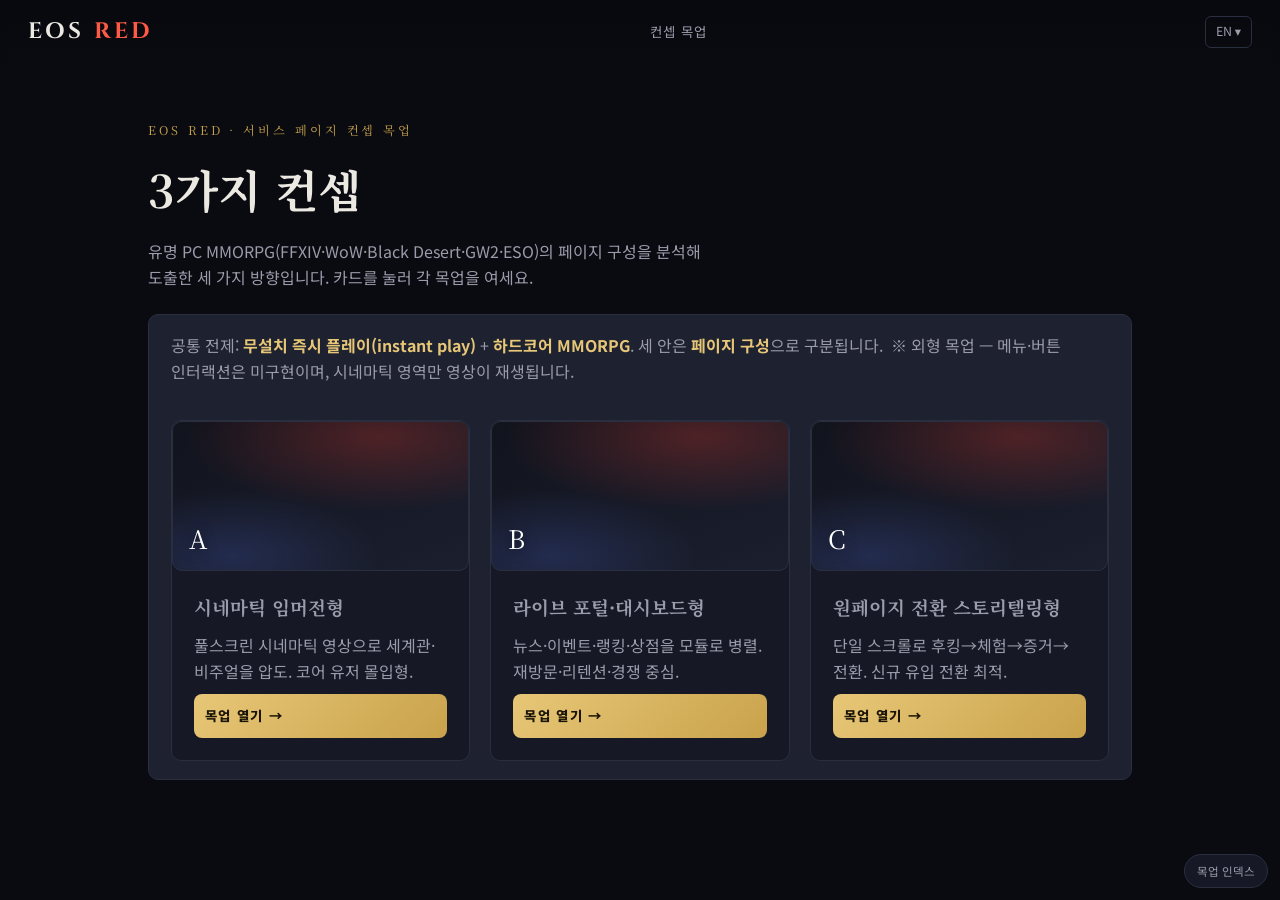
==== index.html @ 9f04b6b9 "EOS RED 서비스 페이지 컨셉 목업 (A/B/C · instant play + 하드코어 MMORPG)" ====
<!doctype html>
<html lang="ko">
<head>
<meta charset="utf-8">
<meta name="viewport" content="width=device-width,initial-scale=1">
<title>EOS RED — 서비스 페이지 컨셉 목업</title>
<link rel="preconnect" href="https://fonts.googleapis.com">
<link rel="preconnect" href="https://fonts.gstatic.com" crossorigin>
<link href="https://fonts.googleapis.com/css2?family=Cinzel:wght@500;700&family=Noto+Sans+KR:wght@400;500;700&display=swap" rel="stylesheet">
<link rel="stylesheet" href="css/style.css">
<style>
.hub{max-width:1040px;margin:0 auto;padding:120px 28px 80px}
.hub h1{font-family:var(--font-head);font-size:2.8rem;margin:6px 0 14px}
.cards{display:grid;grid-template-columns:repeat(3,1fr);gap:20px;margin-top:36px}
.ccard{background:var(--panel);border:1px solid var(--line);border-radius:var(--radius);overflow:hidden;display:flex;flex-direction:column}
.ccard .top{height:150px;position:relative}
.ccard .top .lab{position:absolute;left:16px;bottom:12px;font-family:var(--font-head);font-size:1.6rem;color:#fff;text-shadow:0 2px 12px rgba(0,0,0,.6)}
.ccard .b{padding:22px;flex:1;display:flex;flex-direction:column;gap:10px}
.ccard h3{font-family:var(--font-head);font-size:1.16rem}
.ccard .open{margin-top:auto;text-align:center;padding:11px;cursor:pointer}
.premise{background:var(--panel2);border:1px solid var(--line);border-radius:var(--radius);padding:18px 22px;margin-top:24px;color:var(--muted)}
.premise b{color:var(--gold-2)}
@media(max-width:860px){.cards{grid-template-columns:1fr}}
</style>
</head>
<body>
<header class="site-header">
  <div class="brand">EOS <b>RED</b></div>
  <nav class="nav"><a>컨셉 목업</a></nav>
  <div class="header-right"><span class="lang">EN ▾</span></div>
</header>

<div class="hub">
  <div class="eyebrow">EOS RED · 서비스 페이지 컨셉 목업</div>
  <h1>3가지 컨셉</h1>
  <p class="lead">유명 PC MMORPG(FFXIV·WoW·Black Desert·GW2·ESO)의 페이지 구성을 분석해 도출한 세 가지 방향입니다. 카드를 눌러 각 목업을 여세요.</p>
  <div class="premise">공통 전제: <b>무설치 즉시 플레이(instant play)</b> + <b>하드코어 MMORPG</b>. 세 안은 <b>페이지 구성</b>으로 구분됩니다. &nbsp;※ 외형 목업 — 메뉴·버튼 인터랙션은 미구현이며, 시네마틱 영역만 영상이 재생됩니다.</p>

  <div class="cards">
    <a class="ccard" href="concept-a-cinematic.html">
      <div class="top kv"><span class="lab">A</span></div>
      <div class="b"><h3>시네마틱 임머전형</h3><p class="lead">풀스크린 시네마틱 영상으로 세계관·비주얼을 압도. 코어 유저 몰입형.</p><div class="btn btn-gold open">목업 열기 →</div></div>
    </a>
    <a class="ccard" href="concept-b-portal.html">
      <div class="top kv"><span class="lab">B</span></div>
      <div class="b"><h3>라이브 포털·대시보드형</h3><p class="lead">뉴스·이벤트·랭킹·상점을 모듈로 병렬. 재방문·리텐션·경쟁 중심.</p><div class="btn btn-gold open">목업 열기 →</div></div>
    </a>
    <a class="ccard" href="concept-c-onepage.html">
      <div class="top kv"><span class="lab">C</span></div>
      <div class="b"><h3>원페이지 전환 스토리텔링형</h3><p class="lead">단일 스크롤로 후킹→체험→증거→전환. 신규 유입 전환 최적.</p><div class="btn btn-gold open">목업 열기 →</div></div>
    </a>
  </div>
</div>

<div class="mock-flag">목업 인덱스</div>
</body>
</html>
---- css/style.css ----
/* EOS_Red 서비스 페이지 목업 — 공통 디자인 시스템
   대상: 한·대만 제외 글로벌(1차 아시아) / 다크 하드코어 판타지 MMORPG
   ※ 정적 목업: 메뉴·버튼은 외형만(페이지 이동·확대 등 인터랙션 미구현) */
@import url('https://fonts.googleapis.com/css2?family=Noto+Serif+KR:wght@500;700;900&display=swap');

:root{
  --bg:#0a0b10; --bg2:#10121a; --panel:#161925; --panel2:#1d2130;
  --line:#2a2f40;
  --gold:#c9a24b; --gold-2:#e7c777;
  --red:#d23b2c; --red-2:#ff5a45;
  --text:#ece9e2; --muted:#9a9bab; --dim:#6c6e7e;
  --maxw:1200px; --hero-h:90vh; --radius:10px;
  --shadow:0 10px 30px rgba(0,0,0,.45);
  --font-head:'Noto Serif KR',serif;
  --font-logo:'Cinzel',serif;
  --font-body:'Noto Sans KR','Noto Sans',system-ui,sans-serif;
}
*{box-sizing:border-box;margin:0;padding:0}
html{scroll-behavior:smooth}
body{background:var(--bg);color:var(--text);font-family:var(--font-body);line-height:1.6;-webkit-font-smoothing:antialiased;word-break:keep-all;overflow-wrap:break-word}
img{max-width:100%;display:block}
a{color:inherit;text-decoration:none}
/* 목업: 클릭 비활성(외형 전용) */
.nav a,.btn,.lang{cursor:default;user-select:none}

/* ===== 헤더 ===== */
.site-header{position:fixed;top:0;left:0;right:0;z-index:50;display:flex;align-items:center;justify-content:space-between;
  padding:14px 28px;background:linear-gradient(180deg,rgba(8,9,14,.94),rgba(8,9,14,0));backdrop-filter:blur(4px)}
.brand{font-family:var(--font-logo);font-weight:700;font-size:1.4rem;letter-spacing:.14em;white-space:nowrap}
.brand b{color:var(--red-2)}
.nav{display:flex;gap:26px;font-size:.84rem;letter-spacing:.08em;text-transform:uppercase;color:var(--muted)}
.nav a:hover{color:var(--text)}
.header-right{display:flex;align-items:center;gap:14px}
.lang{font-size:.78rem;color:var(--muted);border:1px solid var(--line);padding:5px 10px;border-radius:6px}
.btn{display:inline-flex;align-items:center;gap:8px;font-family:var(--font-body);font-weight:800;letter-spacing:.1em;
  text-transform:uppercase;padding:11px 26px;border-radius:8px;border:0;font-size:.84rem}
.btn-play{background:linear-gradient(135deg,var(--red),#a52218);color:#fff;box-shadow:0 6px 18px rgba(210,59,44,.4)}
.btn-ghost{background:transparent;border:1px solid var(--gold);color:var(--gold-2)}
.btn-gold{background:linear-gradient(135deg,var(--gold-2),var(--gold));color:#1a1406}
.btn-lg{padding:16px 40px;font-size:1rem}

/* ===== 공통 섹션 ===== */
.section{max-width:var(--maxw);margin:0 auto;padding:84px 28px}
.eyebrow{font-family:var(--font-head);color:var(--gold);letter-spacing:.24em;text-transform:uppercase;font-size:.76rem;margin-bottom:14px}
.h2{font-family:var(--font-head);font-weight:700;font-size:2.3rem;line-height:1.15;margin-bottom:18px}
.lead{color:var(--muted);max-width:62ch}
.note{color:var(--dim);font-size:.78rem}

/* 키비주얼 placeholder (실제 게임 아트 부재 → 그라데이션 대체) */
.kv{position:relative;border-radius:var(--radius);overflow:hidden;border:1px solid var(--line);
  background:
   radial-gradient(120% 90% at 70% 10%,rgba(210,59,44,.30),transparent 55%),
   radial-gradient(90% 80% at 20% 90%,rgba(60,80,160,.32),transparent 55%),
   linear-gradient(160deg,#11131d,#1b1f2e)}
.kv-label{position:absolute;left:14px;bottom:12px;font-size:.72rem;color:var(--dim);letter-spacing:.08em}

/* 영상 영역 */
.video-wrap{position:relative;width:100%;height:100%;overflow:hidden;background:#000}
.video-wrap video,.video-wrap iframe{width:100%;height:100%;object-fit:cover;border:0;display:block}
.video-pending{position:absolute;inset:0;display:flex;flex-direction:column;gap:12px;align-items:center;justify-content:center;
  text-align:center;padding:20px;color:var(--muted);
  background:radial-gradient(80% 80% at 50% 35%,rgba(210,59,44,.22),transparent),linear-gradient(160deg,#0c0e16,#15182433)}
.play-badge{width:74px;height:74px;border-radius:50%;border:2px solid var(--gold);display:flex;align-items:center;justify-content:center;color:var(--gold-2);font-size:1.3rem}

/* 배경 풀커버 영상(16:9를 화면에 꽉 차게) — pointer-events 차단(외형 전용, 클릭 불가) */
.video-bg{position:absolute;inset:0;overflow:hidden;pointer-events:none}
.video-bg iframe{position:absolute;top:50%;left:50%;width:max(100%,177.78vh);height:max(100%,56.25vw);transform:translate(-50%,-50%)}
/* 16:9 인라인 영상(트레일러 섹션용) */
.video-16x9{position:relative;aspect-ratio:16/9;border-radius:var(--radius);overflow:hidden;border:1px solid var(--line);background:#000}
.video-16x9 iframe{position:absolute;inset:0;width:100%;height:100%}

/* 푸터 */
.site-footer{border-top:1px solid var(--line);background:#070810;padding:46px 28px;color:var(--muted);font-size:.85rem}
.footer-inner{max-width:var(--maxw);margin:0 auto;display:flex;flex-wrap:wrap;justify-content:space-between;gap:24px;align-items:flex-start}
.social{display:flex;gap:12px}
.social span{width:36px;height:36px;border:1px solid var(--line);border-radius:8px;display:flex;align-items:center;justify-content:center;font-family:var(--font-head)}
.rating{border:1px solid var(--line);padding:6px 10px;border-radius:6px;font-size:.72rem;color:var(--dim)}
.legal{width:100%;border-top:1px solid var(--line);padding-top:18px;margin-top:6px;color:var(--dim);font-size:.76rem;display:flex;gap:18px;flex-wrap:wrap}

/* 목업 배지 */
.mock-flag{position:fixed;right:12px;bottom:12px;z-index:99;background:var(--panel);border:1px solid var(--line);
  color:var(--muted);font-size:.72rem;padding:7px 12px;border-radius:20px}

@media(max-width:860px){
  .nav{display:none}
  .h2{font-size:1.8rem}
}
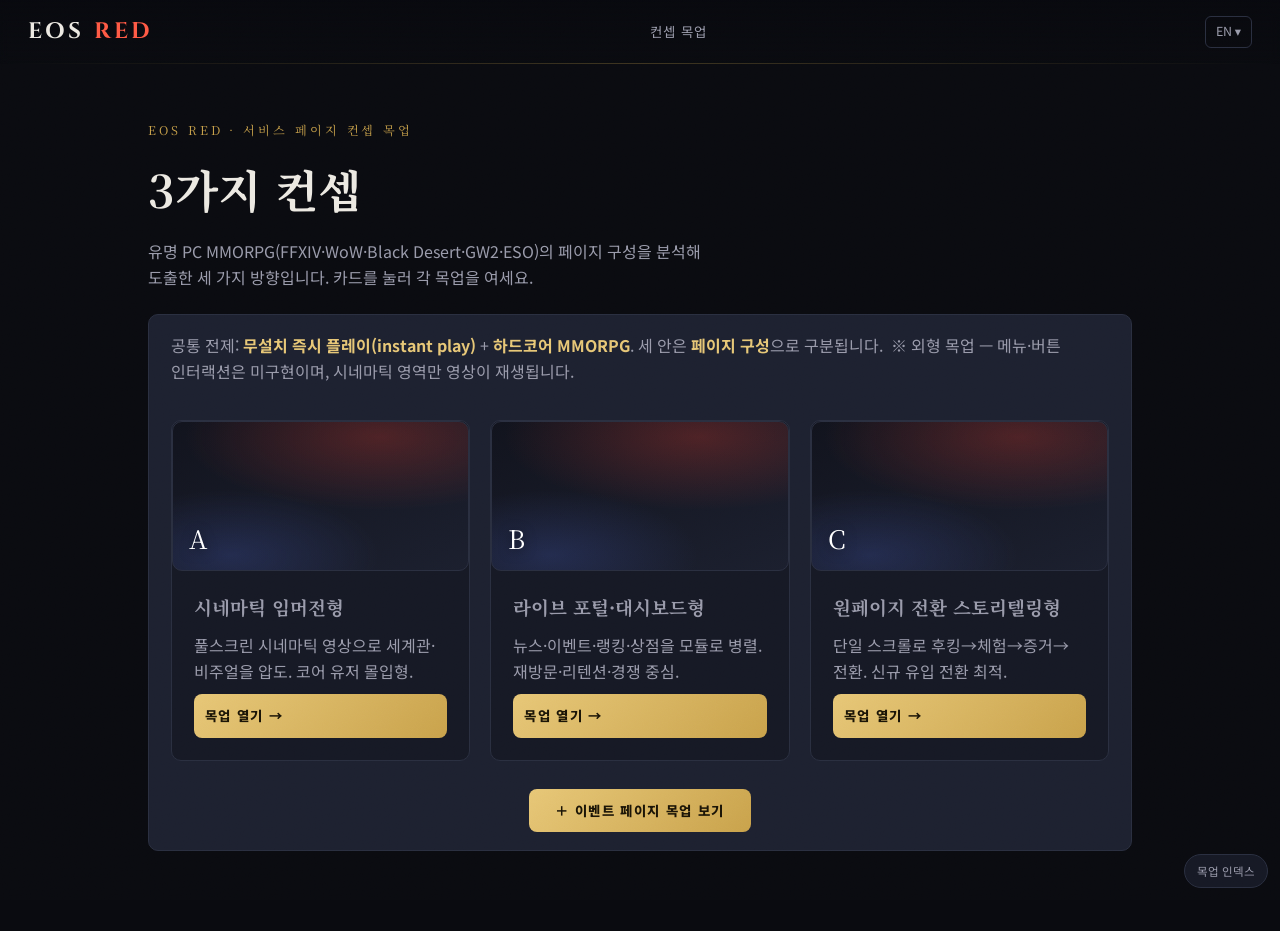
==== commit 8abb1be8: "이벤트 페이지·팝업 추가 + 디자인 퀄리티업(그레인·모션·호버·모달) [frontend-design]" ====
--- a/index.html
+++ b/index.html
@@ -50,6 +50,7 @@
       <div class="b"><h3>원페이지 전환 스토리텔링형</h3><p class="lead">단일 스크롤로 후킹→체험→증거→전환. 신규 유입 전환 최적.</p><div class="btn btn-gold open">목업 열기 →</div></div>
     </a>
   </div>
+  <p style="margin-top:28px;text-align:center"><a href="event.html" class="btn btn-gold">＋ 이벤트 페이지 목업 보기</a></p>
 </div>
 
 <div class="mock-flag">목업 인덱스</div>
--- a/css/style.css
+++ b/css/style.css
@@ -85,3 +85,67 @@
   .nav{display:none}
   .h2{font-size:1.8rem}
 }
+
+/* ============================================================
+   디자인 퀄리티업 (frontend-design)
+   ============================================================ */
+
+/* 화면 전체 그레인/노이즈 — 다크 판타지 질감 (콘텐츠 위 아주 옅게) */
+body::after{content:"";position:fixed;inset:0;z-index:9998;pointer-events:none;opacity:.05;mix-blend-mode:overlay;
+  background-image:url("data:image/svg+xml,%3Csvg xmlns='http://www.w3.org/2000/svg' width='160' height='160'%3E%3Cfilter id='n'%3E%3CfeTurbulence type='fractalNoise' baseFrequency='0.85' numOctaves='3' stitchTiles='stitch'/%3E%3C/filter%3E%3Crect width='100%25' height='100%25' filter='url(%23n)'/%3E%3C/svg%3E")}
+
+/* 모션 — 로드 시 staggered 등장 + CTA 글로우 */
+@keyframes evtFadeUp{from{opacity:0;transform:translateY(26px)}to{opacity:1;transform:none}}
+@keyframes evtGlow{0%,100%{box-shadow:0 6px 18px rgba(210,59,44,.4)}50%{box-shadow:0 10px 34px rgba(210,59,44,.72)}}
+.hero-content,.hero-c .inner,.banner-cap{animation:evtFadeUp .9s cubic-bezier(.2,.7,.2,1) both}
+.section{animation:evtFadeUp .8s ease both}
+.btn-play{animation:evtGlow 3.4s ease-in-out infinite}
+
+/* 호버 폴리시 (외형 효과 — 페이지 이동 아님) */
+.btn{transition:transform .18s ease,filter .18s ease,box-shadow .18s ease}
+.btn:hover{transform:translateY(-2px);filter:brightness(1.12)}
+.kv,.news-card,.feat-card,.feat-slide,.class-card,.mod,.ccard{transition:transform .25s ease,box-shadow .25s ease,border-color .25s ease}
+.news-card:hover,.feat-card:hover,.feat-slide:hover,.mod:hover,.ccard:hover{transform:translateY(-4px);border-color:var(--gold);box-shadow:0 16px 40px rgba(0,0,0,.5)}
+.class-card:hover{transform:translateY(-6px) scale(1.02);box-shadow:0 20px 44px rgba(0,0,0,.6)}
+.nav a{position:relative;transition:color .18s}
+.nav a::after{content:"";position:absolute;left:0;right:100%;bottom:-6px;height:2px;background:linear-gradient(90deg,var(--red),var(--gold));transition:right .28s ease}
+.nav a:hover::after{right:0}
+
+/* 헤더 하단 골드 라인 */
+.site-header{background-image:linear-gradient(180deg,rgba(8,9,14,.94),rgba(8,9,14,0)),linear-gradient(90deg,transparent,rgba(201,162,75,.28),transparent);background-repeat:no-repeat;background-position:top,bottom;background-size:100% 100%,100% 1px}
+
+/* ===== 이벤트 팝업(모달) — CSS 토글(JS 없음): 닫기 라벨 클릭 시 숨김 ===== */
+.evt-toggle{position:fixed;opacity:0;width:0;height:0;pointer-events:none}
+.evt-toggle:not(:checked) ~ .evt-modal{display:none}
+.evt-modal{position:fixed;inset:0;z-index:10000;display:flex;align-items:center;justify-content:center;padding:24px;
+  background:radial-gradient(80% 80% at 50% 28%,rgba(210,59,44,.2),transparent),rgba(6,7,12,.82);backdrop-filter:blur(5px);
+  animation:evtFadeUp .4s ease both}
+.evt-modal-card{position:relative;width:min(440px,92vw);border-radius:14px;overflow:hidden;border:1px solid var(--line);
+  background:linear-gradient(160deg,#171a26,#0f111a);box-shadow:0 30px 80px rgba(0,0,0,.7)}
+.evt-modal-kv{height:230px;position:relative;border-bottom:1px solid var(--line)}
+.evt-modal-kv .tag{position:absolute;left:16px;top:16px;background:var(--red);color:#fff;font-size:.7rem;letter-spacing:.1em;padding:5px 12px;border-radius:5px;text-transform:uppercase}
+.evt-modal-body{padding:22px 24px 26px}
+.evt-modal-body h3{font-family:var(--font-head);font-weight:700;font-size:1.45rem;margin-bottom:8px}
+.evt-modal-body .period{color:var(--gold-2);font-size:.82rem;margin-bottom:10px}
+.evt-modal-actions{display:flex;justify-content:space-between;align-items:center;gap:12px;margin-top:20px;font-size:.82rem;color:var(--muted)}
+.evt-close-x{position:absolute;top:12px;right:14px;z-index:2;width:34px;height:34px;border-radius:50%;border:1px solid var(--line);
+  background:rgba(0,0,0,.55);color:#fff;display:flex;align-items:center;justify-content:center;font-size:1.1rem;cursor:pointer}
+.evt-close-x:hover{background:var(--red)}
+
+/* ===== 이벤트 페이지 ===== */
+.evt-page{max-width:var(--maxw);margin:0 auto;padding:112px 28px 84px}
+.evt-grid{display:grid;grid-template-columns:repeat(auto-fill,minmax(280px,1fr));gap:22px;margin-top:30px}
+.evt-card{border-radius:12px;overflow:hidden;border:1px solid var(--line);background:var(--panel);display:flex;flex-direction:column}
+.evt-card .kv{height:172px;border:0;border-radius:0}
+.evt-card .b{padding:18px;display:flex;flex-direction:column;gap:8px}
+.evt-card .tag{align-self:flex-start;background:rgba(210,59,44,.16);color:var(--red-2);font-size:.68rem;letter-spacing:.08em;padding:4px 10px;border-radius:20px;text-transform:uppercase}
+.evt-card h3{font-family:var(--font-head);font-weight:700;font-size:1.12rem}
+.evt-card .period{color:var(--muted);font-size:.8rem}
+.evt-card .row{display:flex;align-items:center;gap:8px;margin-top:4px}
+.evt-status{font-size:.72rem;padding:3px 10px;border-radius:20px}
+.evt-on{background:rgba(95,209,122,.16);color:#7fe39a}
+.evt-off{background:rgba(120,120,130,.16);color:var(--dim)}
+.evt-detail{margin-top:60px;border-top:1px solid var(--line);padding-top:48px}
+.evt-detail .hero{height:300px;border-radius:14px;position:relative;overflow:hidden;margin-bottom:24px}
+.evt-detail .hero .cap{position:absolute;left:24px;bottom:20px}
+@media(max-width:860px){.evt-modal-kv{height:180px}.evt-detail .hero{height:200px}}
